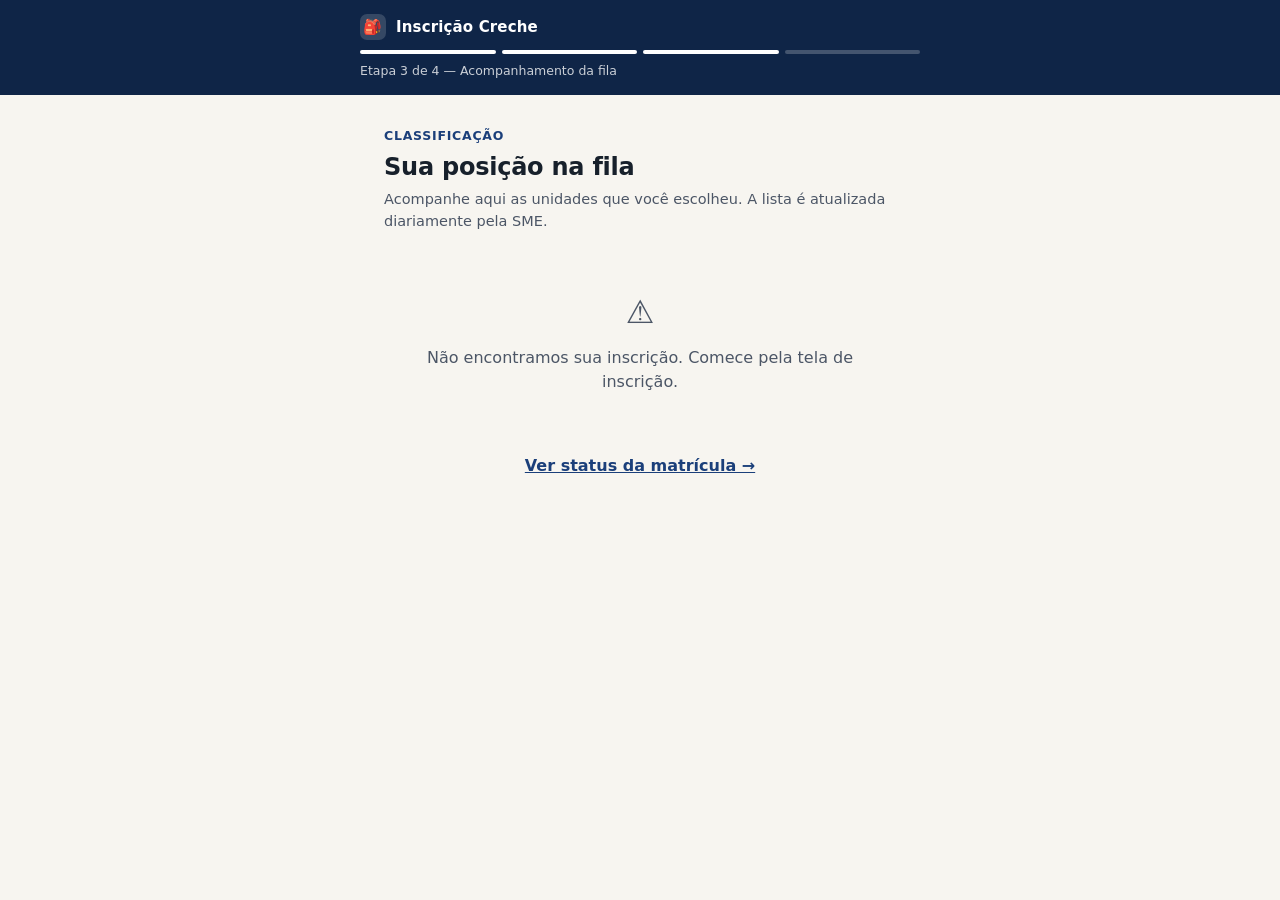
==== frontend/classificacao.html @ 53efffe0 "front: tela de classificação (posição na fila, troca de preferência, sugestões) Co-Authored-By: Clau" ====
<!DOCTYPE html>
<html lang="pt-BR">
<head>
<meta charset="UTF-8">
<meta name="viewport" content="width=device-width, initial-scale=1, viewport-fit=cover">
<title>Minha posição na fila — Creche RJ</title>
<link rel="stylesheet" href="styles.css">
</head>
<body>

<header class="app-header">
  <div class="brand"><span class="mark">🎒</span> Inscrição Creche</div>
  <div class="stepper" aria-hidden="true">
    <span class="step done"></span>
    <span class="step done"></span>
    <span class="step active"></span>
    <span class="step"></span>
  </div>
  <p class="stepper-label">Etapa 3 de 4 — Acompanhamento da fila</p>
</header>

<main class="container">
  <p class="eyebrow">Classificação</p>
  <h1 class="page-title">Sua posição na fila</h1>
  <p class="page-lede">Acompanhe aqui as unidades que você escolheu. A lista é atualizada diariamente pela SME.</p>

  <div id="conteudo-classificacao"></div>

  <div style="margin-top:24px;text-align:center;">
    <a href="status.html" class="link-btn" onclick="event.preventDefault(); App.goTo('status.html');">Ver status da matrícula →</a>
  </div>
</main>

<script src="api.js"></script>
<script src="app.js"></script>
<script>App.initClassificacao();</script>
</body>
</html>
---- frontend/styles.css ----
/* ============================================================
   Creche RJ — design system (mobile-first, sem framework)
   ============================================================ */

:root {
  color-scheme: light;

  /* cor de marca: azul marinho (referência SME-Rio), ajustado para
     não ficar "azul de sistema" genérico */
  --navy-900: #0f2547;
  --navy-700: #1b3f7a;
  --navy-500: #3a5fa0;
  --navy-100: #e7ecf6;

  /* fundo quente, não é cinza de "site de governo" */
  --bg: #f7f5f0;
  --surface: #ffffff;
  --surface-2: #f1ede4;

  --ink-900: #17202b;
  --ink-600: #4c5666;
  --ink-400: #7a8394;
  --line: #ddd8cc;
  --line-strong: #c7c0b0;

  --success: #1c7d43;
  --success-bg: #e6f4ea;
  --warning: #9a5b00;
  --warning-bg: #fbeed9;
  --danger: #ab2a22;
  --danger-bg: #fbe9e7;
  --neutral-chip: #5b5346;
  --neutral-chip-bg: #eee9dc;

  --focus: #2a6fdb;

  --radius-s: 8px;
  --radius-m: 14px;
  --radius-l: 20px;

  --shadow-card: 0 1px 2px rgba(23, 32, 43, 0.06), 0 6px 20px -8px rgba(23, 32, 43, 0.12);

  --font: system-ui, -apple-system, "Segoe UI", Roboto, "Helvetica Neue", Arial, sans-serif;
}

@media (prefers-color-scheme: dark) {
  :root {
    color-scheme: dark;
    --bg: #10151d;
    --surface: #1a212c;
    --surface-2: #212936;
    --ink-900: #f2f0ea;
    --ink-600: #c2c6cf;
    --ink-400: #8b93a1;
    --line: #303948;
    --line-strong: #3c4655;
    --navy-100: #1c2740;
    --navy-500: #6f92d6;
    --navy-700: #7fa1e6;
    --navy-900: #cfdcf4;
    --success-bg: #123322;
    --warning-bg: #3a2a0c;
    --danger-bg: #3a1613;
    --neutral-chip-bg: #2a2a22;
    --shadow-card: 0 1px 2px rgba(0, 0, 0, 0.3), 0 6px 20px -8px rgba(0, 0, 0, 0.5);
  }
}

* { box-sizing: border-box; }
html, body { padding: 0; margin: 0; }

body {
  background: var(--bg);
  color: var(--ink-900);
  font-family: var(--font);
  font-size: 16px;
  line-height: 1.5;
  -webkit-font-smoothing: antialiased;
  min-height: 100dvh;
}

h1, h2, h3, p, ul, ol { margin: 0; }

.container {
  max-width: 480px;
  margin: 0 auto;
  padding: 16px 16px 40px;
}

@media (min-width: 640px) {
  .container { max-width: 560px; padding: 32px 24px 56px; }
}

/* ---------- cabeçalho / stepper ---------- */

.app-header {
  background: var(--navy-900);
  color: #fff;
  padding: 14px 16px;
}

.app-header .brand {
  display: flex;
  align-items: center;
  gap: 10px;
  font-weight: 700;
  font-size: 15px;
  letter-spacing: 0.01em;
  max-width: 480px;
  margin: 0 auto;
}

.app-header .brand .mark {
  width: 26px; height: 26px; border-radius: 7px;
  background: rgba(255,255,255,0.16);
  display: flex; align-items: center; justify-content: center;
  font-size: 15px;
  flex: none;
}

@media (min-width: 640px) { .app-header .brand { max-width: 560px; } }

.stepper {
  display: flex;
  gap: 6px;
  max-width: 480px;
  margin: 10px auto 0;
}

@media (min-width: 640px) { .stepper { max-width: 560px; } }

.stepper .step {
  flex: 1;
  height: 4px;
  border-radius: 2px;
  background: rgba(255,255,255,0.22);
}

.stepper .step.done { background: #ffffff; }
.stepper .step.active { background: #ffffff; }

.stepper-label {
  max-width: 480px;
  margin: 8px auto 0;
  font-size: 12.5px;
  color: rgba(255,255,255,0.78);
}

@media (min-width: 640px) { .stepper-label { max-width: 560px; } }

/* ---------- tipografia utilitária ---------- */

.eyebrow {
  font-size: 12.5px;
  font-weight: 700;
  color: var(--navy-700);
  text-transform: uppercase;
  letter-spacing: 0.06em;
  margin-bottom: 6px;
}

.page-title {
  font-size: 24px;
  font-weight: 700;
  line-height: 1.25;
  letter-spacing: -0.01em;
  margin-bottom: 6px;
}

.page-lede {
  font-size: 14.5px;
  color: var(--ink-600);
  line-height: 1.55;
  margin-bottom: 20px;
}

.section-title {
  font-size: 15px;
  font-weight: 700;
  margin-bottom: 4px;
}

.section-sub {
  font-size: 13px;
  color: var(--ink-600);
  margin-bottom: 12px;
  line-height: 1.5;
}

/* ---------- cartões ---------- */

.card {
  background: var(--surface);
  border: 1px solid var(--line);
  border-radius: var(--radius-m);
  padding: 18px;
  box-shadow: var(--shadow-card);
}

.card + .card { margin-top: 12px; }

.stack { display: flex; flex-direction: column; gap: 14px; }
.stack-tight { display: flex; flex-direction: column; gap: 8px; }

/* ---------- formulário ---------- */

.field { display: flex; flex-direction: column; gap: 6px; margin-bottom: 16px; }
.field:last-child { margin-bottom: 0; }

.field label {
  font-size: 13.5px;
  font-weight: 600;
  color: var(--ink-900);
}

.field .hint {
  font-size: 12px;
  color: var(--ink-400);
}

.input, select.input {
  appearance: none;
  width: 100%;
  min-height: 46px;
  padding: 0 14px;
  font-size: 16px;
  font-family: var(--font);
  color: var(--ink-900);
  background: var(--surface);
  border: 1.5px solid var(--line-strong);
  border-radius: var(--radius-s);
}

select.input {
  background-image: linear-gradient(45deg, transparent 50%, var(--ink-400) 50%),
                     linear-gradient(135deg, var(--ink-400) 50%, transparent 50%);
  background-position: calc(100% - 20px) center, calc(100% - 15px) center;
  background-size: 5px 5px, 5px 5px;
  background-repeat: no-repeat;
  padding-right: 36px;
}

.input:focus, select.input:focus, .btn:focus-visible, .yn-btn:focus-visible {
  outline: 3px solid var(--focus);
  outline-offset: 1px;
}

/* linha de preferência */

.pref-row {
  border: 1.5px solid var(--line);
  border-radius: var(--radius-s);
  padding: 12px;
  background: var(--surface-2);
}

.pref-row-head {
  display: flex;
  align-items: center;
  justify-content: space-between;
  margin-bottom: 10px;
}

.pref-badge {
  display: inline-flex;
  align-items: center;
  gap: 6px;
  font-size: 12.5px;
  font-weight: 700;
  color: var(--navy-700);
}

.pref-badge .n {
  width: 20px; height: 20px; border-radius: 50%;
  background: var(--navy-100); color: var(--navy-700);
  display: flex; align-items: center; justify-content: center;
  font-size: 11.5px;
}

.pref-grid {
  display: grid;
  grid-template-columns: 1fr 1fr;
  gap: 8px;
}

.pref-grid .full { grid-column: 1 / -1; }

.icon-btn {
  border: none;
  background: transparent;
  color: var(--ink-400);
  font-size: 13px;
  font-weight: 600;
  padding: 6px 8px;
  cursor: pointer;
  border-radius: var(--radius-s);
}
.icon-btn:hover { background: rgba(0,0,0,0.05); color: var(--danger); }

.reorder-btns { display: flex; gap: 4px; }
.reorder-btns button {
  width: 34px; height: 34px; border-radius: var(--radius-s);
  border: 1.5px solid var(--line-strong); background: var(--surface);
  font-size: 15px; line-height: 1; cursor: pointer; color: var(--ink-600);
}
.reorder-btns button:disabled { opacity: 0.35; cursor: default; }

/* perguntas sim/não */

.yn-item {
  display: flex;
  align-items: center;
  justify-content: space-between;
  gap: 12px;
  padding: 12px 0;
  border-bottom: 1px solid var(--line);
}
.yn-item:last-child { border-bottom: none; }

.yn-question { font-size: 14px; line-height: 1.4; flex: 1; }

.yn-toggle { display: flex; gap: 6px; flex: none; }

.yn-btn {
  min-width: 56px;
  min-height: 38px;
  border-radius: 999px;
  border: 1.5px solid var(--line-strong);
  background: var(--surface);
  color: var(--ink-600);
  font-size: 13px;
  font-weight: 700;
  cursor: pointer;
}

.yn-btn[aria-pressed="true"] { background: var(--navy-700); border-color: var(--navy-700); color: #fff; }
.yn-btn.no[aria-pressed="true"] { background: var(--ink-600); border-color: var(--ink-600); }

/* ---------- botões ---------- */

.btn {
  display: inline-flex;
  align-items: center;
  justify-content: center;
  gap: 8px;
  min-height: 48px;
  padding: 0 20px;
  border-radius: var(--radius-s);
  font-size: 15.5px;
  font-weight: 700;
  font-family: var(--font);
  border: 1.5px solid transparent;
  cursor: pointer;
  text-decoration: none;
  transition: transform 0.05s ease;
}
.btn:active { transform: scale(0.98); }
.btn[disabled] { opacity: 0.45; cursor: not-allowed; }

.btn-block { width: 100%; }

.btn-primary { background: var(--navy-700); color: #fff; }
.btn-primary:hover:not([disabled]) { background: var(--navy-900); }

.btn-secondary { background: var(--surface); color: var(--navy-700); border-color: var(--navy-700); }
.btn-secondary:hover:not([disabled]) { background: var(--navy-100); }

.btn-ghost { background: transparent; color: var(--ink-600); border-color: var(--line-strong); }

.btn-sm { min-height: 38px; padding: 0 14px; font-size: 13.5px; }

.sticky-cta {
  position: sticky;
  bottom: 0;
  padding: 14px 16px calc(14px + env(safe-area-inset-bottom));
  margin: 24px -16px 0;
  background: linear-gradient(180deg, transparent, var(--bg) 30%);
}

/* ---------- badges de status ---------- */

.badge {
  display: inline-flex;
  align-items: center;
  gap: 6px;
  padding: 5px 11px;
  border-radius: 999px;
  font-size: 12.5px;
  font-weight: 700;
}
.badge::before { content: ""; width: 7px; height: 7px; border-radius: 50%; background: currentColor; }

.badge-dentro { background: var(--success-bg); color: var(--success); }
.badge-espera { background: var(--warning-bg); color: var(--warning); }
.badge-fora   { background: var(--danger-bg);  color: var(--danger); }

.badge-alta  { background: var(--success-bg); color: var(--success); }
.badge-media { background: var(--warning-bg); color: var(--warning); }
.badge-baixa { background: var(--neutral-chip-bg); color: var(--neutral-chip); }

/* ---------- posição em destaque ---------- */

.position-hero {
  text-align: center;
  padding: 6px 0 10px;
}

.position-hero .num {
  font-size: 44px;
  font-weight: 800;
  color: var(--navy-900);
  letter-spacing: -0.02em;
  line-height: 1;
}

.position-hero .num sup { font-size: 20px; font-weight: 700; }

.position-hero .of {
  font-size: 14px;
  color: var(--ink-600);
  margin-top: 6px;
}

/* ---------- avisos / banners ---------- */

.banner {
  display: flex;
  gap: 10px;
  align-items: flex-start;
  padding: 12px 14px;
  border-radius: var(--radius-s);
  font-size: 13.5px;
  line-height: 1.5;
}

.banner-info    { background: var(--navy-100); color: var(--navy-900); }
.banner-error   { background: var(--danger-bg); color: var(--danger); }
.banner-success { background: var(--success-bg); color: var(--success); }
.banner-warning { background: var(--warning-bg); color: var(--warning); }

.banner b { font-weight: 700; }

/* ---------- estado vazio / carregando ---------- */

.empty-state, .loading-state, .error-state {
  text-align: center;
  padding: 36px 12px;
  color: var(--ink-600);
}

.empty-state .glyph, .loading-state .glyph, .error-state .glyph {
  font-size: 32px;
  margin-bottom: 10px;
}

.skeleton {
  border-radius: var(--radius-m);
  background: linear-gradient(100deg, var(--surface-2) 30%, var(--line) 50%, var(--surface-2) 70%);
  background-size: 200% 100%;
  animation: shimmer 1.3s infinite;
  height: 96px;
}

@keyframes shimmer {
  from { background-position: 150% 0; }
  to   { background-position: -50% 0; }
}

@media (prefers-reduced-motion: reduce) {
  .skeleton { animation: none; }
}

/* ---------- contagem regressiva ---------- */

.countdown {
  display: inline-flex;
  align-items: center;
  gap: 6px;
  font-size: 12.5px;
  font-weight: 700;
  color: var(--navy-700);
  background: var(--navy-100);
  padding: 5px 10px;
  border-radius: 999px;
}

.countdown.expired { color: var(--ink-400); background: var(--surface-2); }

/* ---------- divisores / meta ---------- */

.divider { height: 1px; background: var(--line); border: none; margin: 20px 0; }

.meta-line {
  font-size: 12px;
  color: var(--ink-400);
  display: flex;
  align-items: center;
  gap: 6px;
}

.link-btn {
  background: none; border: none; padding: 0; cursor: pointer;
  color: var(--navy-700); font-weight: 700; font-size: inherit; font-family: var(--font);
  text-decoration: underline;
}

.small-caps {
  font-size: 11.5px;
  font-weight: 700;
  letter-spacing: 0.05em;
  text-transform: uppercase;
  color: var(--ink-400);
}

.sr-only {
  position: absolute; width: 1px; height: 1px; padding: 0; margin: -1px;
  overflow: hidden; clip: rect(0,0,0,0); white-space: nowrap; border: 0;
}
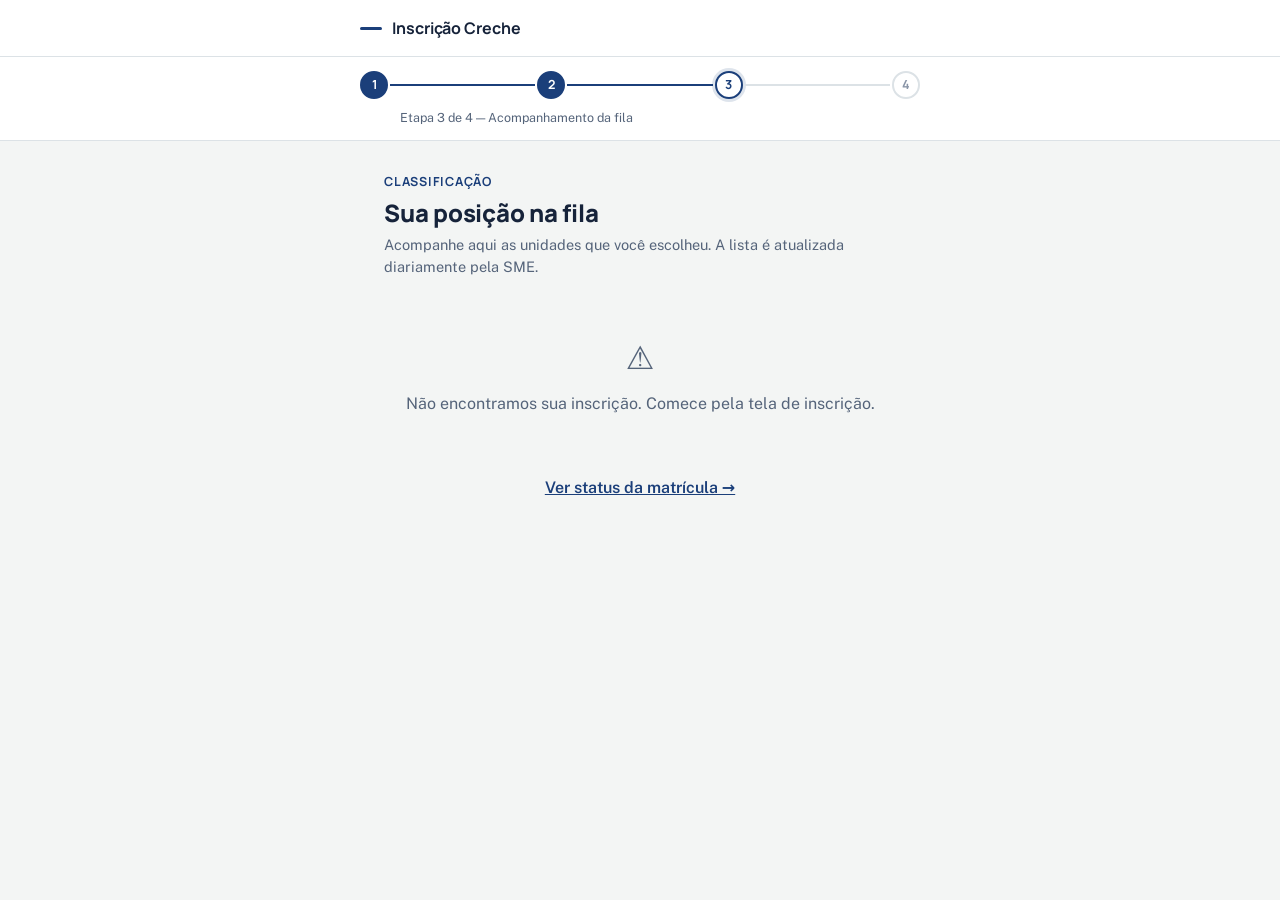
==== commit 62639a46: "front: novo tema claro + tipografia Passada de design só em CSS/markup — nenhuma lógica de cálculo m" ====
--- a/frontend/classificacao.html
+++ b/frontend/classificacao.html
@@ -4,20 +4,29 @@
 <meta charset="UTF-8">
 <meta name="viewport" content="width=device-width, initial-scale=1, viewport-fit=cover">
 <title>Minha posição na fila — Creche RJ</title>
+<link rel="preconnect" href="https://fonts.googleapis.com">
+<link rel="preconnect" href="https://fonts.gstatic.com" crossorigin>
+<link href="https://fonts.googleapis.com/css2?family=Manrope:wght@600;700;800&family=Public+Sans:wght@400;500;600&display=swap" rel="stylesheet">
 <link rel="stylesheet" href="styles.css">
 </head>
 <body>
 
 <header class="app-header">
-  <div class="brand"><span class="mark">🎒</span> Inscrição Creche</div>
-  <div class="stepper" aria-hidden="true">
-    <span class="step done"></span>
-    <span class="step done"></span>
-    <span class="step active"></span>
-    <span class="step"></span>
-  </div>
+  <div class="brand"><span class="mark" aria-hidden="true"></span> Inscrição Creche</div>
+</header>
+
+<div class="stepper-bar">
+  <ol class="stepper" aria-hidden="true">
+    <li class="stepper-step done"><span class="dot">1</span></li>
+    <li class="stepper-line done"></li>
+    <li class="stepper-step done"><span class="dot">2</span></li>
+    <li class="stepper-line done"></li>
+    <li class="stepper-step active"><span class="dot">3</span></li>
+    <li class="stepper-line"></li>
+    <li class="stepper-step"><span class="dot">4</span></li>
+  </ol>
   <p class="stepper-label">Etapa 3 de 4 — Acompanhamento da fila</p>
-</header>
+</div>
 
 <main class="container">
   <p class="eyebrow">Classificação</p>
--- a/frontend/styles.css
+++ b/frontend/styles.css
@@ -1,78 +1,62 @@
 /* ============================================================
    Creche RJ — design system (mobile-first, sem framework)
+   Tema claro (padrão único, sem modo escuro por enquanto).
    ============================================================ */
 
 :root {
   color-scheme: light;
 
-  /* cor de marca: azul marinho (referência SME-Rio), ajustado para
-     não ficar "azul de sistema" genérico */
-  --navy-900: #0f2547;
-  --navy-700: #1b3f7a;
-  --navy-500: #3a5fa0;
-  --navy-100: #e7ecf6;
-
-  /* fundo quente, não é cinza de "site de governo" */
-  --bg: #f7f5f0;
+  --ink: #16233a;
+  --ink-2: #55647a;
+  --muted: #8b96a8;
+
+  --paper: #f3f5f4;
   --surface: #ffffff;
-  --surface-2: #f1ede4;
-
-  --ink-900: #17202b;
-  --ink-600: #4c5666;
-  --ink-400: #7a8394;
-  --line: #ddd8cc;
-  --line-strong: #c7c0b0;
-
-  --success: #1c7d43;
-  --success-bg: #e6f4ea;
-  --warning: #9a5b00;
-  --warning-bg: #fbeed9;
-  --danger: #ab2a22;
-  --danger-bg: #fbe9e7;
-  --neutral-chip: #5b5346;
-  --neutral-chip-bg: #eee9dc;
-
-  --focus: #2a6fdb;
+  --surface-2: #eef0ef;
+
+  --border: #dce2e6;
+  --border-strong: #c7d0d6;
+
+  --brand: #1b3f7a;
+  --brand-2: #2c6bc9;
+  --brand-tint: rgba(27, 63, 122, 0.08);
+  --brand-tint-strong: rgba(27, 63, 122, 0.14);
+
+  --status-dentro: #2f8f5c;
+  --status-dentro-bg: #e4f3ea;
+  --status-espera: #b98520;
+  --status-espera-bg: #fbf0d9;
+  --status-fora: #b5473b;
+  --status-fora-bg: #fbe7e4;
+  --neutral-chip: var(--ink-2);
+  --neutral-chip-bg: var(--surface-2);
+
+  --focus: var(--brand-2);
 
   --radius-s: 8px;
   --radius-m: 14px;
   --radius-l: 20px;
 
-  --shadow-card: 0 1px 2px rgba(23, 32, 43, 0.06), 0 6px 20px -8px rgba(23, 32, 43, 0.12);
-
-  --font: system-ui, -apple-system, "Segoe UI", Roboto, "Helvetica Neue", Arial, sans-serif;
-}
-
-@media (prefers-color-scheme: dark) {
-  :root {
-    color-scheme: dark;
-    --bg: #10151d;
-    --surface: #1a212c;
-    --surface-2: #212936;
-    --ink-900: #f2f0ea;
-    --ink-600: #c2c6cf;
-    --ink-400: #8b93a1;
-    --line: #303948;
-    --line-strong: #3c4655;
-    --navy-100: #1c2740;
-    --navy-500: #6f92d6;
-    --navy-700: #7fa1e6;
-    --navy-900: #cfdcf4;
-    --success-bg: #123322;
-    --warning-bg: #3a2a0c;
-    --danger-bg: #3a1613;
-    --neutral-chip-bg: #2a2a22;
-    --shadow-card: 0 1px 2px rgba(0, 0, 0, 0.3), 0 6px 20px -8px rgba(0, 0, 0, 0.5);
-  }
+  --shadow-card: 0 1px 2px rgba(22, 35, 58, 0.05), 0 6px 20px -8px rgba(22, 35, 58, 0.10);
+
+  --font-display: "Manrope", system-ui, -apple-system, "Segoe UI", sans-serif;
+  --font-body: "Public Sans", system-ui, -apple-system, "Segoe UI", Roboto, "Helvetica Neue", Arial, sans-serif;
+  --font: var(--font-body);
+
+  /* aliases legados — mantidos só porque app.js referencia estes nomes
+     diretamente em alguns estilos inline; não renomear sem atualizar lá */
+  --success: var(--status-dentro);
+  --success-bg: var(--status-dentro-bg);
+  --ink-900: var(--ink);
 }
 
 * { box-sizing: border-box; }
 html, body { padding: 0; margin: 0; }
 
 body {
-  background: var(--bg);
-  color: var(--ink-900);
-  font-family: var(--font);
+  background: var(--paper);
+  color: var(--ink);
+  font-family: var(--font-body);
   font-size: 16px;
   line-height: 1.5;
   -webkit-font-smoothing: antialiased;
@@ -91,77 +75,105 @@
   .container { max-width: 560px; padding: 32px 24px 56px; }
 }
 
-/* ---------- cabeçalho / stepper ---------- */
+/* ---------- cabeçalho ---------- */
 
 .app-header {
-  background: var(--navy-900);
-  color: #fff;
-  padding: 14px 16px;
+  background: var(--surface);
+  border-bottom: 1px solid var(--border);
+  padding: 16px;
 }
 
 .app-header .brand {
   display: flex;
   align-items: center;
   gap: 10px;
+  font-family: var(--font-display);
   font-weight: 700;
-  font-size: 15px;
-  letter-spacing: 0.01em;
+  font-size: 16px;
+  color: var(--ink);
+  letter-spacing: -0.005em;
   max-width: 480px;
   margin: 0 auto;
 }
 
 .app-header .brand .mark {
-  width: 26px; height: 26px; border-radius: 7px;
-  background: rgba(255,255,255,0.16);
-  display: flex; align-items: center; justify-content: center;
-  font-size: 15px;
+  width: 22px; height: 3px;
+  border-radius: 2px;
+  background: var(--brand);
   flex: none;
 }
 
 @media (min-width: 640px) { .app-header .brand { max-width: 560px; } }
 
+/* ---------- stepper (círculos numerados + linha) ---------- */
+
+.stepper-bar {
+  background: var(--surface);
+  border-bottom: 1px solid var(--border);
+  padding: 14px 16px 12px;
+}
+
 .stepper {
   display: flex;
-  gap: 6px;
+  align-items: center;
+  max-width: 480px;
+  margin: 0 auto;
+  list-style: none;
+  padding: 0;
+}
+
+@media (min-width: 640px) { .stepper, .stepper-label { max-width: 560px; } }
+
+.stepper-step { flex: none; }
+
+.stepper-line {
+  flex: 1;
+  height: 2px;
+  background: var(--border);
+  margin: 0 2px;
+}
+.stepper-line.done { background: var(--brand); }
+
+.stepper-step .dot {
+  width: 28px; height: 28px;
+  border-radius: 50%;
+  display: flex;
+  align-items: center;
+  justify-content: center;
+  font-family: var(--font-display);
+  font-weight: 700;
+  font-size: 12.5px;
+  border: 2px solid var(--border);
+  background: var(--surface);
+  color: var(--muted);
+}
+
+.stepper-step.done .dot { background: var(--brand); border-color: var(--brand); color: #fff; }
+.stepper-step.active .dot { border-color: var(--brand); color: var(--brand); box-shadow: 0 0 0 3px var(--brand-tint-strong); }
+
+.stepper-label {
   max-width: 480px;
   margin: 10px auto 0;
-}
-
-@media (min-width: 640px) { .stepper { max-width: 560px; } }
-
-.stepper .step {
-  flex: 1;
-  height: 4px;
-  border-radius: 2px;
-  background: rgba(255,255,255,0.22);
-}
-
-.stepper .step.done { background: #ffffff; }
-.stepper .step.active { background: #ffffff; }
-
-.stepper-label {
-  max-width: 480px;
-  margin: 8px auto 0;
   font-size: 12.5px;
-  color: rgba(255,255,255,0.78);
-}
-
-@media (min-width: 640px) { .stepper-label { max-width: 560px; } }
+  color: var(--ink-2);
+}
 
 /* ---------- tipografia utilitária ---------- */
 
 .eyebrow {
+  font-family: var(--font-display);
   font-size: 12.5px;
   font-weight: 700;
-  color: var(--navy-700);
+  color: var(--brand);
   text-transform: uppercase;
   letter-spacing: 0.06em;
   margin-bottom: 6px;
 }
 
 .page-title {
+  font-family: var(--font-display);
   font-size: 24px;
-  font-weight: 700;
+  font-weight: 800;
   line-height: 1.25;
   letter-spacing: -0.01em;
   margin-bottom: 6px;
@@ -169,12 +181,13 @@
 
 .page-lede {
   font-size: 14.5px;
-  color: var(--ink-600);
+  color: var(--ink-2);
   line-height: 1.55;
   margin-bottom: 20px;
 }
 
 .section-title {
+  font-family: var(--font-display);
   font-size: 15px;
   font-weight: 700;
   margin-bottom: 4px;
@@ -182,7 +195,7 @@
 
 .section-sub {
   font-size: 13px;
-  color: var(--ink-600);
+  color: var(--ink-2);
   margin-bottom: 12px;
   line-height: 1.5;
 }
@@ -191,17 +204,25 @@
 
 .card {
   background: var(--surface);
-  border: 1px solid var(--line);
+  border: 1px solid var(--border);
   border-radius: var(--radius-m);
   padding: 18px;
   box-shadow: var(--shadow-card);
 }
 
-.card + .card { margin-top: 12px; }
+.card + .card { margin-top: 16px; }
 
 .stack { display: flex; flex-direction: column; gap: 14px; }
 .stack-tight { display: flex; flex-direction: column; gap: 8px; }
 
+/* seções do formulário de inscrição — mais respiro entre elas */
+.form-sections {
+  display: flex;
+  flex-direction: column;
+  gap: 24px;
+}
+.form-sections .card { margin-top: 0; }
+
 /* ---------- formulário ---------- */
 
 .field { display: flex; flex-direction: column; gap: 6px; margin-bottom: 16px; }
@@ -210,12 +231,12 @@
 .field label {
   font-size: 13.5px;
   font-weight: 600;
-  color: var(--ink-900);
+  color: var(--ink);
 }
 
 .field .hint {
   font-size: 12px;
-  color: var(--ink-400);
+  color: var(--muted);
 }
 
 .input, select.input {
@@ -224,16 +245,16 @@
   min-height: 46px;
   padding: 0 14px;
   font-size: 16px;
-  font-family: var(--font);
-  color: var(--ink-900);
+  font-family: var(--font-body);
+  color: var(--ink);
   background: var(--surface);
-  border: 1.5px solid var(--line-strong);
+  border: 1.5px solid var(--border-strong);
   border-radius: var(--radius-s);
 }
 
 select.input {
-  background-image: linear-gradient(45deg, transparent 50%, var(--ink-400) 50%),
-                     linear-gradient(135deg, var(--ink-400) 50%, transparent 50%);
+  background-image: linear-gradient(45deg, transparent 50%, var(--muted) 50%),
+                     linear-gradient(135deg, var(--muted) 50%, transparent 50%);
   background-position: calc(100% - 20px) center, calc(100% - 15px) center;
   background-size: 5px 5px, 5px 5px;
   background-repeat: no-repeat;
@@ -248,7 +269,7 @@
 /* linha de preferência */
 
 .pref-row {
-  border: 1.5px solid var(--line);
+  border: 1.5px solid var(--border);
   border-radius: var(--radius-s);
   padding: 12px;
   background: var(--surface-2);
@@ -266,13 +287,13 @@
   align-items: center;
   gap: 6px;
   font-size: 12.5px;
-  font-weight: 700;
-  color: var(--navy-700);
+  font-weight: 600;
+  color: var(--brand);
 }
 
 .pref-badge .n {
   width: 20px; height: 20px; border-radius: 50%;
-  background: var(--navy-100); color: var(--navy-700);
+  background: var(--brand-tint); color: var(--brand);
   display: flex; align-items: center; justify-content: center;
   font-size: 11.5px;
 }
@@ -288,20 +309,20 @@
 .icon-btn {
   border: none;
   background: transparent;
-  color: var(--ink-400);
+  color: var(--muted);
   font-size: 13px;
   font-weight: 600;
   padding: 6px 8px;
   cursor: pointer;
   border-radius: var(--radius-s);
 }
-.icon-btn:hover { background: rgba(0,0,0,0.05); color: var(--danger); }
+.icon-btn:hover { background: rgba(22,35,58,0.05); color: var(--status-fora); }
 
 .reorder-btns { display: flex; gap: 4px; }
 .reorder-btns button {
   width: 34px; height: 34px; border-radius: var(--radius-s);
-  border: 1.5px solid var(--line-strong); background: var(--surface);
-  font-size: 15px; line-height: 1; cursor: pointer; color: var(--ink-600);
+  border: 1.5px solid var(--border-strong); background: var(--surface);
+  font-size: 15px; line-height: 1; cursor: pointer; color: var(--ink-2);
 }
 .reorder-btns button:disabled { opacity: 0.35; cursor: default; }
 
@@ -313,28 +334,28 @@
   justify-content: space-between;
   gap: 12px;
   padding: 12px 0;
-  border-bottom: 1px solid var(--line);
+  border-bottom: 1px solid var(--border);
 }
 .yn-item:last-child { border-bottom: none; }
 
 .yn-question { font-size: 14px; line-height: 1.4; flex: 1; }
 
-.yn-toggle { display: flex; gap: 6px; flex: none; }
+.yn-toggle { display: flex; gap: 8px; flex: none; }
 
 .yn-btn {
-  min-width: 56px;
-  min-height: 38px;
-  border-radius: 999px;
-  border: 1.5px solid var(--line-strong);
+  min-width: 64px;
+  min-height: 40px;
+  border-radius: var(--radius-s);
+  border: 1.5px solid var(--border);
   background: var(--surface);
-  color: var(--ink-600);
-  font-size: 13px;
-  font-weight: 700;
+  color: var(--ink-2);
+  font-family: var(--font-body);
+  font-size: 13.5px;
+  font-weight: 600;
   cursor: pointer;
 }
 
-.yn-btn[aria-pressed="true"] { background: var(--navy-700); border-color: var(--navy-700); color: #fff; }
-.yn-btn.no[aria-pressed="true"] { background: var(--ink-600); border-color: var(--ink-600); }
+.yn-btn[aria-pressed="true"] { background: var(--brand-2); border-color: var(--brand-2); color: #fff; }
 
 /* ---------- botões ---------- */
 
@@ -347,8 +368,8 @@
   padding: 0 20px;
   border-radius: var(--radius-s);
   font-size: 15.5px;
-  font-weight: 700;
-  font-family: var(--font);
+  font-weight: 600;
+  font-family: var(--font-body);
   border: 1.5px solid transparent;
   cursor: pointer;
   text-decoration: none;
@@ -359,13 +380,13 @@
 
 .btn-block { width: 100%; }
 
-.btn-primary { background: var(--navy-700); color: #fff; }
-.btn-primary:hover:not([disabled]) { background: var(--navy-900); }
-
-.btn-secondary { background: var(--surface); color: var(--navy-700); border-color: var(--navy-700); }
-.btn-secondary:hover:not([disabled]) { background: var(--navy-100); }
-
-.btn-ghost { background: transparent; color: var(--ink-600); border-color: var(--line-strong); }
+.btn-primary { background: var(--brand); color: #fff; }
+.btn-primary:hover:not([disabled]) { background: var(--ink); }
+
+.btn-secondary { background: var(--surface); color: var(--brand); border-color: var(--brand); }
+.btn-secondary:hover:not([disabled]) { background: var(--brand-tint); }
+
+.btn-ghost { background: transparent; color: var(--ink-2); border-color: var(--border-strong); }
 
 .btn-sm { min-height: 38px; padding: 0 14px; font-size: 13.5px; }
 
@@ -374,7 +395,7 @@
   bottom: 0;
   padding: 14px 16px calc(14px + env(safe-area-inset-bottom));
   margin: 24px -16px 0;
-  background: linear-gradient(180deg, transparent, var(--bg) 30%);
+  background: linear-gradient(180deg, transparent, var(--paper) 30%);
 }
 
 /* ---------- badges de status ---------- */
@@ -386,16 +407,16 @@
   padding: 5px 11px;
   border-radius: 999px;
   font-size: 12.5px;
-  font-weight: 700;
+  font-weight: 600;
 }
 .badge::before { content: ""; width: 7px; height: 7px; border-radius: 50%; background: currentColor; }
 
-.badge-dentro { background: var(--success-bg); color: var(--success); }
-.badge-espera { background: var(--warning-bg); color: var(--warning); }
-.badge-fora   { background: var(--danger-bg);  color: var(--danger); }
-
-.badge-alta  { background: var(--success-bg); color: var(--success); }
-.badge-media { background: var(--warning-bg); color: var(--warning); }
+.badge-dentro { background: var(--status-dentro-bg); color: var(--status-dentro); }
+.badge-espera { background: var(--status-espera-bg); color: var(--status-espera); }
+.badge-fora   { background: var(--status-fora-bg);  color: var(--status-fora); }
+
+.badge-alta  { background: var(--status-dentro-bg); color: var(--status-dentro); }
+.badge-media { background: var(--status-espera-bg); color: var(--status-espera); }
 .badge-baixa { background: var(--neutral-chip-bg); color: var(--neutral-chip); }
 
 /* ---------- posição em destaque ---------- */
@@ -406,9 +427,10 @@
 }
 
 .position-hero .num {
+  font-family: var(--font-display);
   font-size: 44px;
   font-weight: 800;
-  color: var(--navy-900);
+  color: var(--ink);
   letter-spacing: -0.02em;
   line-height: 1;
 }
@@ -417,7 +439,7 @@
 
 .position-hero .of {
   font-size: 14px;
-  color: var(--ink-600);
+  color: var(--ink-2);
   margin-top: 6px;
 }
 
@@ -433,10 +455,10 @@
   line-height: 1.5;
 }
 
-.banner-info    { background: var(--navy-100); color: var(--navy-900); }
-.banner-error   { background: var(--danger-bg); color: var(--danger); }
-.banner-success { background: var(--success-bg); color: var(--success); }
-.banner-warning { background: var(--warning-bg); color: var(--warning); }
+.banner-info    { background: var(--brand-tint); color: var(--brand); }
+.banner-error   { background: var(--status-fora-bg); color: var(--status-fora); }
+.banner-success { background: var(--status-dentro-bg); color: var(--status-dentro); }
+.banner-warning { background: var(--status-espera-bg); color: var(--status-espera); }
 
 .banner b { font-weight: 700; }
 
@@ -445,7 +467,7 @@
 .empty-state, .loading-state, .error-state {
   text-align: center;
   padding: 36px 12px;
-  color: var(--ink-600);
+  color: var(--ink-2);
 }
 
 .empty-state .glyph, .loading-state .glyph, .error-state .glyph {
@@ -455,7 +477,7 @@
 
 .skeleton {
   border-radius: var(--radius-m);
-  background: linear-gradient(100deg, var(--surface-2) 30%, var(--line) 50%, var(--surface-2) 70%);
+  background: linear-gradient(100deg, var(--surface-2) 30%, var(--border) 50%, var(--surface-2) 70%);
   background-size: 200% 100%;
   animation: shimmer 1.3s infinite;
   height: 96px;
@@ -477,22 +499,22 @@
   align-items: center;
   gap: 6px;
   font-size: 12.5px;
-  font-weight: 700;
-  color: var(--navy-700);
-  background: var(--navy-100);
+  font-weight: 600;
+  color: var(--brand);
+  background: var(--brand-tint);
   padding: 5px 10px;
   border-radius: 999px;
 }
 
-.countdown.expired { color: var(--ink-400); background: var(--surface-2); }
+.countdown.expired { color: var(--muted); background: var(--surface-2); }
 
 /* ---------- divisores / meta ---------- */
 
-.divider { height: 1px; background: var(--line); border: none; margin: 20px 0; }
+.divider { height: 1px; background: var(--border); border: none; margin: 20px 0; }
 
 .meta-line {
   font-size: 12px;
-  color: var(--ink-400);
+  color: var(--muted);
   display: flex;
   align-items: center;
   gap: 6px;
@@ -500,16 +522,16 @@
 
 .link-btn {
   background: none; border: none; padding: 0; cursor: pointer;
-  color: var(--navy-700); font-weight: 700; font-size: inherit; font-family: var(--font);
+  color: var(--brand); font-weight: 600; font-size: inherit; font-family: var(--font-body);
   text-decoration: underline;
 }
 
 .small-caps {
   font-size: 11.5px;
-  font-weight: 700;
+  font-weight: 600;
   letter-spacing: 0.05em;
   text-transform: uppercase;
-  color: var(--ink-400);
+  color: var(--muted);
 }
 
 .sr-only {
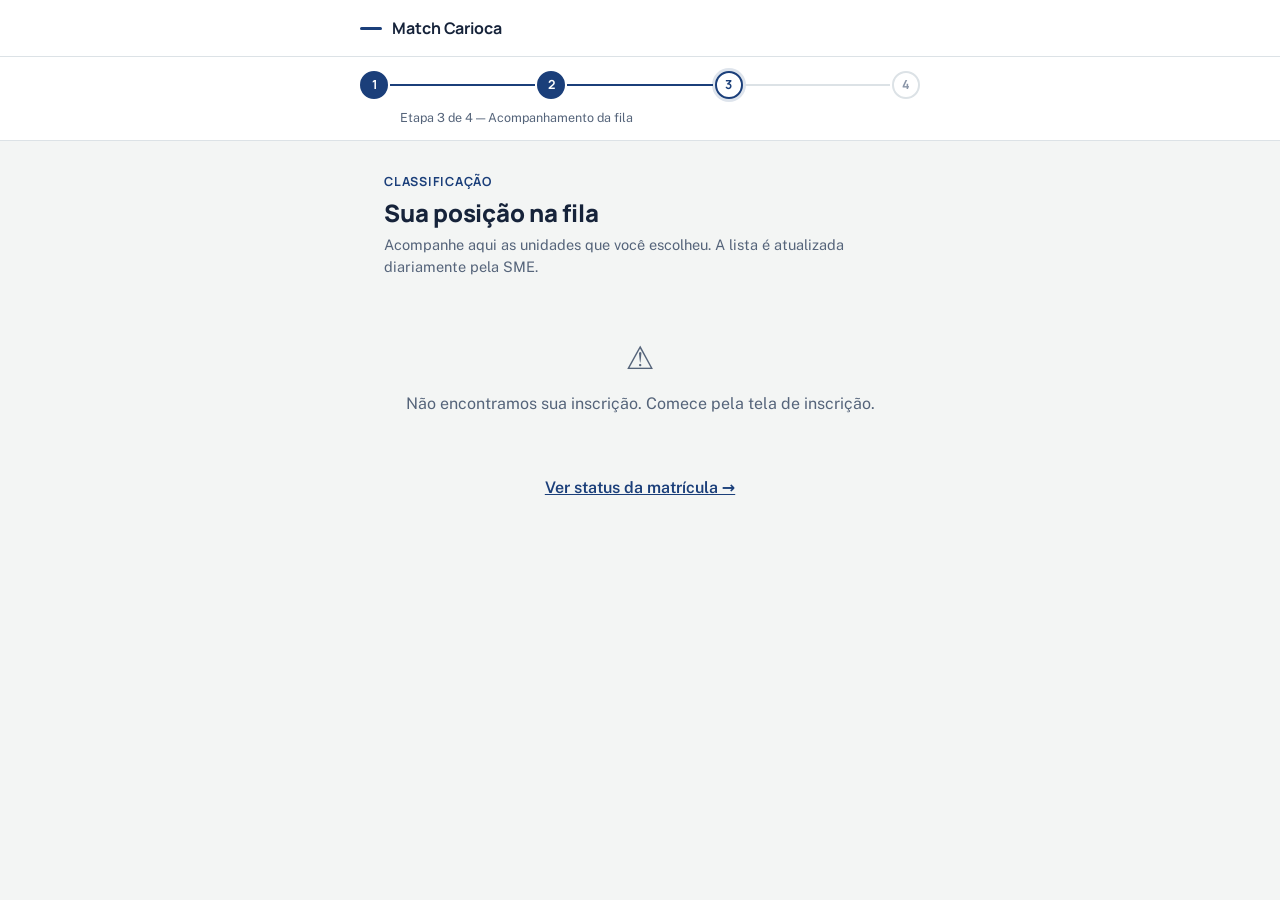
==== commit b23406f9: "front: corrige texto posicao-vs-vagas e padroniza nome Match Carioca 1) Bug de texto na tela de clas" ====
--- a/frontend/classificacao.html
+++ b/frontend/classificacao.html
@@ -3,7 +3,7 @@
 <head>
 <meta charset="UTF-8">
 <meta name="viewport" content="width=device-width, initial-scale=1, viewport-fit=cover">
-<title>Minha posição na fila — Creche RJ</title>
+<title>Minha posição na fila — Match Carioca</title>
 <link rel="preconnect" href="https://fonts.googleapis.com">
 <link rel="preconnect" href="https://fonts.gstatic.com" crossorigin>
 <link href="https://fonts.googleapis.com/css2?family=Manrope:wght@600;700;800&family=Public+Sans:wght@400;500;600&display=swap" rel="stylesheet">
@@ -12,7 +12,7 @@
 <body>
 
 <header class="app-header">
-  <div class="brand"><span class="mark" aria-hidden="true"></span> Inscrição Creche</div>
+  <div class="brand"><span class="mark" aria-hidden="true"></span> Match Carioca</div>
 </header>
 
 <div class="stepper-bar">
--- a/frontend/styles.css
+++ b/frontend/styles.css
@@ -1,5 +1,5 @@
 /* ============================================================
-   Creche RJ — design system (mobile-first, sem framework)
+   Match Carioca — design system do fluxo de inscrição (mobile-first, sem framework)
    Tema claro (padrão único, sem modo escuro por enquanto).
    ============================================================ */
 
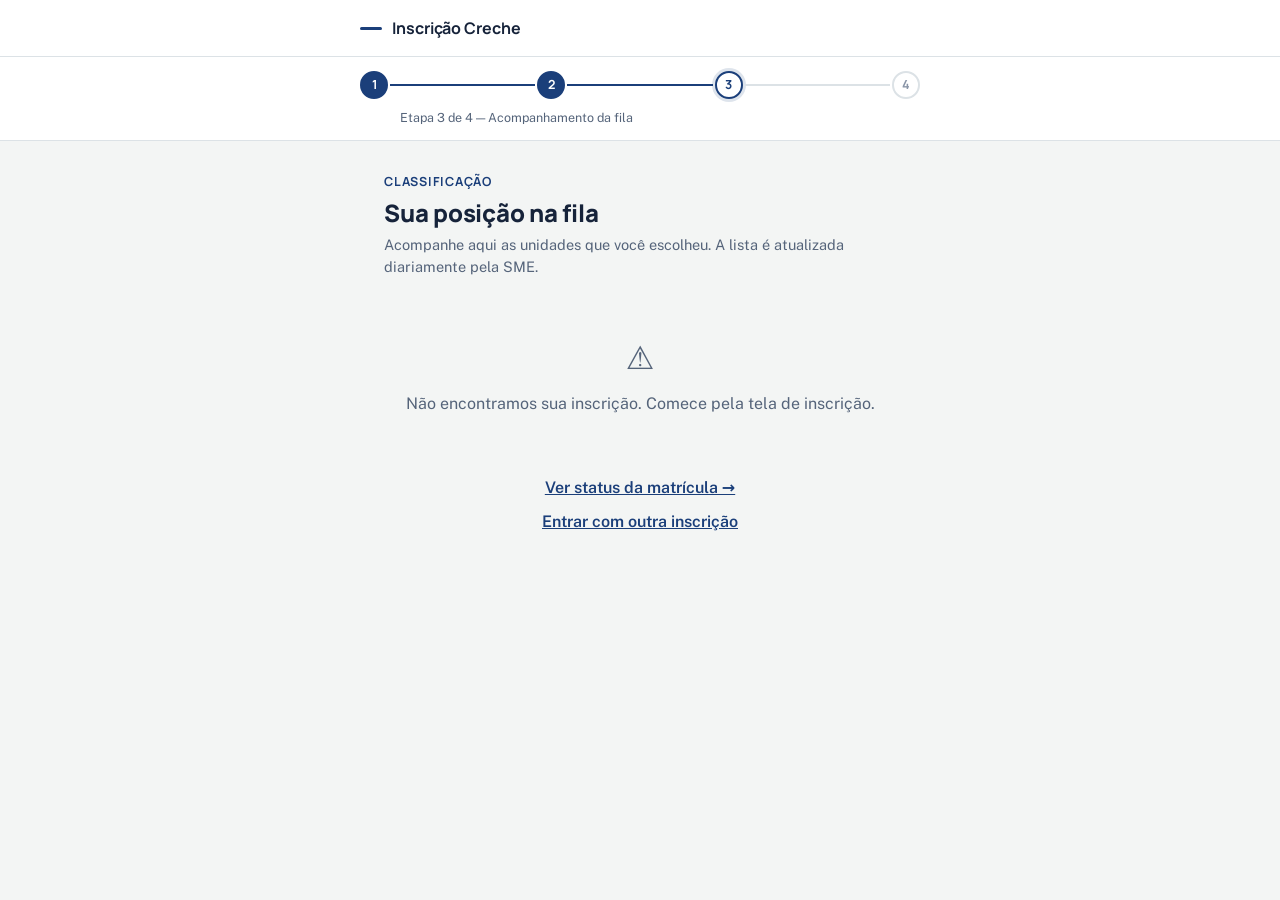
==== commit 2c3c5e4c: "Login da familia por telefone + WhatsApp Cloud API (Meta) - Login sem senha: codigo de 6 digitos env" ====
--- a/frontend/classificacao.html
+++ b/frontend/classificacao.html
@@ -3,7 +3,7 @@
 <head>
 <meta charset="UTF-8">
 <meta name="viewport" content="width=device-width, initial-scale=1, viewport-fit=cover">
-<title>Minha posição na fila — Match Carioca</title>
+<title>Minha posição na fila — Creche RJ</title>
 <link rel="preconnect" href="https://fonts.googleapis.com">
 <link rel="preconnect" href="https://fonts.gstatic.com" crossorigin>
 <link href="https://fonts.googleapis.com/css2?family=Manrope:wght@600;700;800&family=Public+Sans:wght@400;500;600&display=swap" rel="stylesheet">
@@ -12,7 +12,7 @@
 <body>
 
 <header class="app-header">
-  <div class="brand"><span class="mark" aria-hidden="true"></span> Match Carioca</div>
+  <div class="brand"><span class="mark" aria-hidden="true"></span> Inscrição Creche</div>
 </header>
 
 <div class="stepper-bar">
@@ -38,6 +38,9 @@
   <div style="margin-top:24px;text-align:center;">
     <a href="status.html" class="link-btn" onclick="event.preventDefault(); App.goTo('status.html');">Ver status da matrícula →</a>
   </div>
+  <div style="margin-top:10px;text-align:center;">
+    <a href="login.html" class="link-btn" onclick="Api.sair();">Entrar com outra inscrição</a>
+  </div>
 </main>
 
 <script src="api.js"></script>
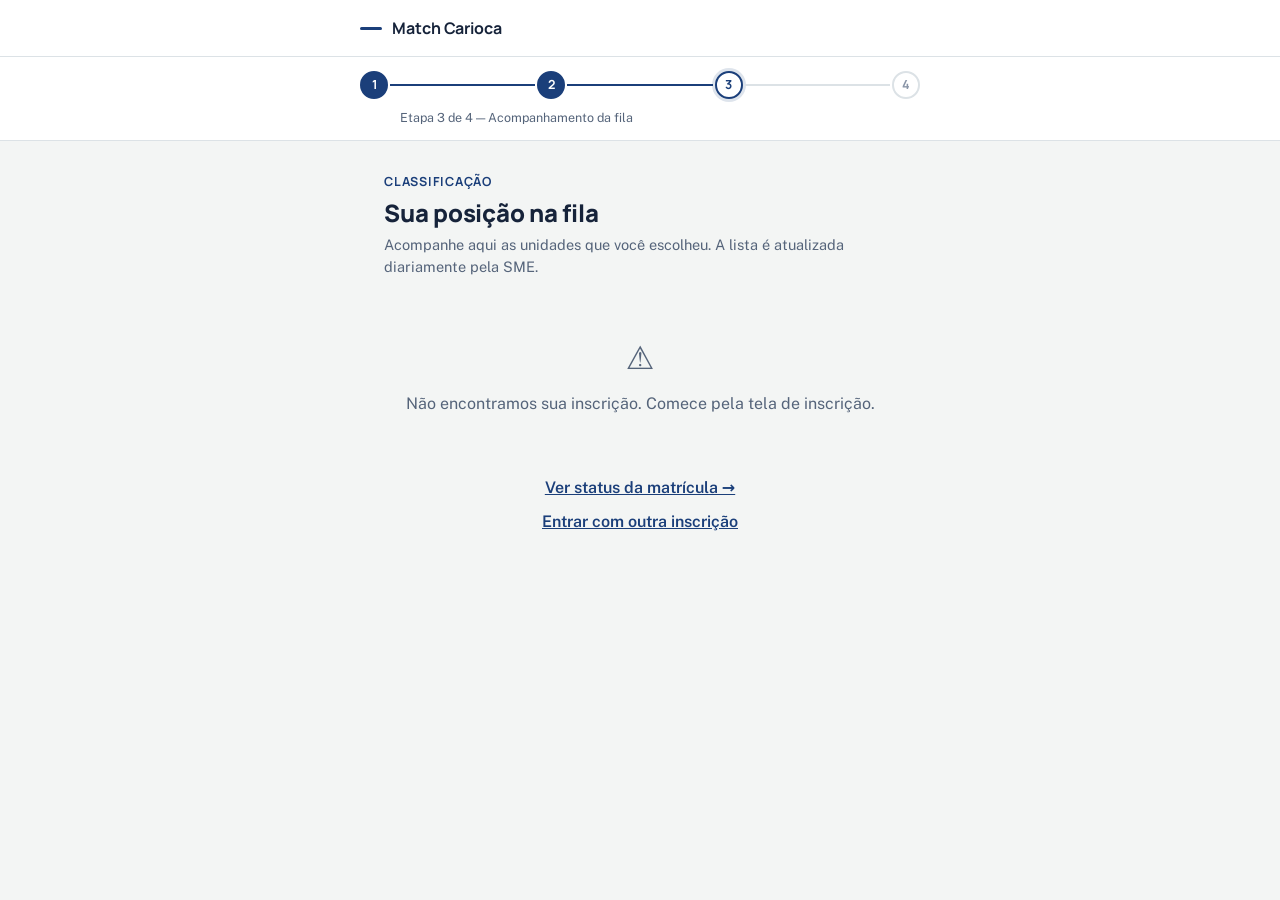
==== commit 34f25d3b: "Merge remote-tracking branch 'origin/main'" ====
--- a/frontend/classificacao.html
+++ b/frontend/classificacao.html
@@ -3,7 +3,7 @@
 <head>
 <meta charset="UTF-8">
 <meta name="viewport" content="width=device-width, initial-scale=1, viewport-fit=cover">
-<title>Minha posição na fila — Creche RJ</title>
+<title>Minha posição na fila — Match Carioca</title>
 <link rel="preconnect" href="https://fonts.googleapis.com">
 <link rel="preconnect" href="https://fonts.gstatic.com" crossorigin>
 <link href="https://fonts.googleapis.com/css2?family=Manrope:wght@600;700;800&family=Public+Sans:wght@400;500;600&display=swap" rel="stylesheet">
@@ -12,7 +12,7 @@
 <body>
 
 <header class="app-header">
-  <div class="brand"><span class="mark" aria-hidden="true"></span> Inscrição Creche</div>
+  <div class="brand"><span class="mark" aria-hidden="true"></span> Match Carioca</div>
 </header>
 
 <div class="stepper-bar">
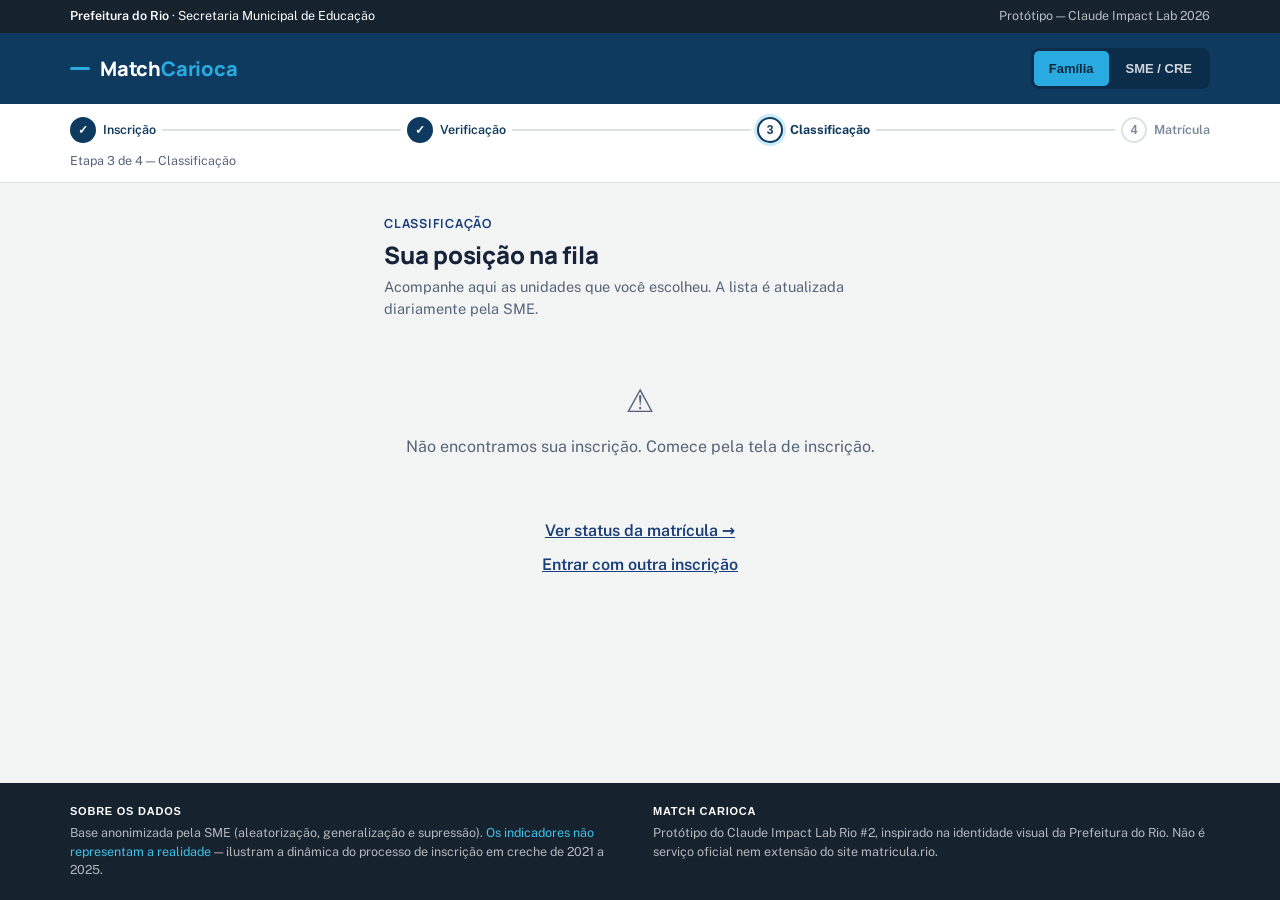
==== commit 0a975a72: "front: consolida as 7 telas num site unico (index + casca compartilhada) Antes eram 7 paginas soltas" ====
--- a/frontend/classificacao.html
+++ b/frontend/classificacao.html
@@ -9,7 +9,7 @@
 <link href="https://fonts.googleapis.com/css2?family=Manrope:wght@600;700;800&family=Public+Sans:wght@400;500;600&display=swap" rel="stylesheet">
 <link rel="stylesheet" href="styles.css">
 </head>
-<body>
+<body data-shell-perfil="familia" data-shell-etapa="3">
 
 <header class="app-header">
   <div class="brand"><span class="mark" aria-hidden="true"></span> Match Carioca</div>
@@ -46,5 +46,6 @@
 <script src="api.js"></script>
 <script src="app.js"></script>
 <script>App.initClassificacao();</script>
+<script src="shell.js"></script>
 </body>
 </html>
--- a/frontend/styles.css
+++ b/frontend/styles.css
@@ -538,3 +538,88 @@
   position: absolute; width: 1px; height: 1px; padding: 0; margin: -1px;
   overflow: hidden; clip: rect(0,0,0,0); white-space: nowrap; border: 0;
 }
+
+/* ============================================================
+   Casca compartilhada (shell.js) — cabeçalho, trilha de etapas
+   e rodapé idênticos nas 7 telas. Paleta matricula.rio.
+   ============================================================ */
+
+:root {
+  --sh-topo: #16222e;
+  --sh-navy: #0f3a5f;
+  --sh-ciano: #29abe2;
+  --sh-borda: #dce2e6;
+}
+
+.shell-interno { max-width: 1180px; margin: 0 auto; padding: 0 20px; width: 100%; }
+
+.shell-topo { background: var(--sh-topo); color: #fff; font-size: 12.5px; }
+.shell-topo .shell-interno {
+  display: flex; justify-content: space-between; gap: 14px;
+  padding: 7px 20px; flex-wrap: wrap;
+}
+.shell-topo b { font-weight: 600; }
+.shell-topo-sel { color: rgba(255, 255, 255, 0.7); }
+
+.shell-cabecalho { background: var(--sh-navy); }
+.shell-cabecalho .shell-interno {
+  display: flex; align-items: center; justify-content: space-between;
+  gap: 18px; padding: 15px 20px; flex-wrap: wrap;
+}
+.shell-marca {
+  display: flex; align-items: center; gap: 10px;
+  font-family: "Poppins", var(--font-display, sans-serif);
+  font-weight: 800; font-size: 20px; letter-spacing: -0.01em; text-decoration: none;
+}
+.shell-traco { width: 20px; height: 3px; border-radius: 2px; background: var(--sh-ciano); flex: none; }
+.shell-match { color: #fff; }
+.shell-carioca { color: var(--sh-ciano); }
+
+.shell-perfis { display: flex; gap: 2px; background: rgba(0,0,0,0.22); padding: 3px; border-radius: 8px; }
+.shell-perfis a {
+  font-family: "Poppins", sans-serif; font-weight: 600; font-size: 13px;
+  color: rgba(255,255,255,0.8); text-decoration: none; padding: 8px 15px; border-radius: 5px;
+}
+.shell-perfis a:hover { background: rgba(255,255,255,0.1); color: #fff; }
+.shell-perfis a[aria-current="page"] { background: var(--sh-ciano); color: #06283d; font-weight: 700; }
+
+/* trilha de etapas */
+.shell-trilha { background: #fff; border-bottom: 1px solid var(--sh-borda); padding: 13px 0 11px; }
+.shell-passos { display: flex; align-items: center; list-style: none; margin: 0; padding: 0; }
+.shell-liga { flex: 1; height: 2px; background: var(--sh-borda); margin: 0 6px; min-width: 10px; }
+.shell-passo { flex: none; }
+.shell-passo a, .shell-passo > span {
+  display: flex; align-items: center; gap: 7px; text-decoration: none; color: #78889a;
+}
+.shell-passo a:hover .shell-rotulo { color: var(--sh-navy); text-decoration: underline; }
+.shell-bola {
+  width: 26px; height: 26px; border-radius: 50%; flex: none;
+  display: flex; align-items: center; justify-content: center;
+  font-family: "Poppins", sans-serif; font-weight: 700; font-size: 12px;
+  border: 2px solid var(--sh-borda); background: #fff; color: #78889a;
+}
+.shell-rotulo { font-size: 12.5px; font-weight: 600; }
+.shell-passo.feito .shell-bola { background: var(--sh-navy); border-color: var(--sh-navy); color: #fff; }
+.shell-passo.feito .shell-rotulo, .shell-passo.feito a { color: var(--sh-navy); }
+.shell-passo.atual .shell-bola {
+  border-color: var(--sh-navy); color: var(--sh-navy);
+  box-shadow: 0 0 0 3px rgba(41,171,226,0.25);
+}
+.shell-passo.atual .shell-rotulo { color: var(--sh-navy); font-weight: 700; }
+.shell-etapa-texto { font-size: 12.5px; color: #55647a; margin-top: 9px; }
+@media (max-width: 620px) { .shell-rotulo { display: none; } }
+
+/* rodapé */
+.shell-rodape { background: var(--sh-topo); color: rgba(255,255,255,0.68); font-size: 12.5px; margin-top: auto; }
+.shell-rodape-grade { display: flex; gap: 26px; flex-wrap: wrap; padding: 20px; }
+.shell-rodape-grade > div { flex: 1; min-width: 250px; }
+.shell-rodape b {
+  color: #fff; font-weight: 600; display: block; margin-bottom: 4px;
+  font-family: "Poppins", sans-serif; font-size: 11px;
+  text-transform: uppercase; letter-spacing: 0.07em;
+}
+.shell-destaque { color: #3fc1e9; }
+
+/* o body das telas de fluxo precisa empurrar o rodapé pro fim */
+body { display: flex; flex-direction: column; min-height: 100dvh; }
+body > main, body > .container { flex: 1; }
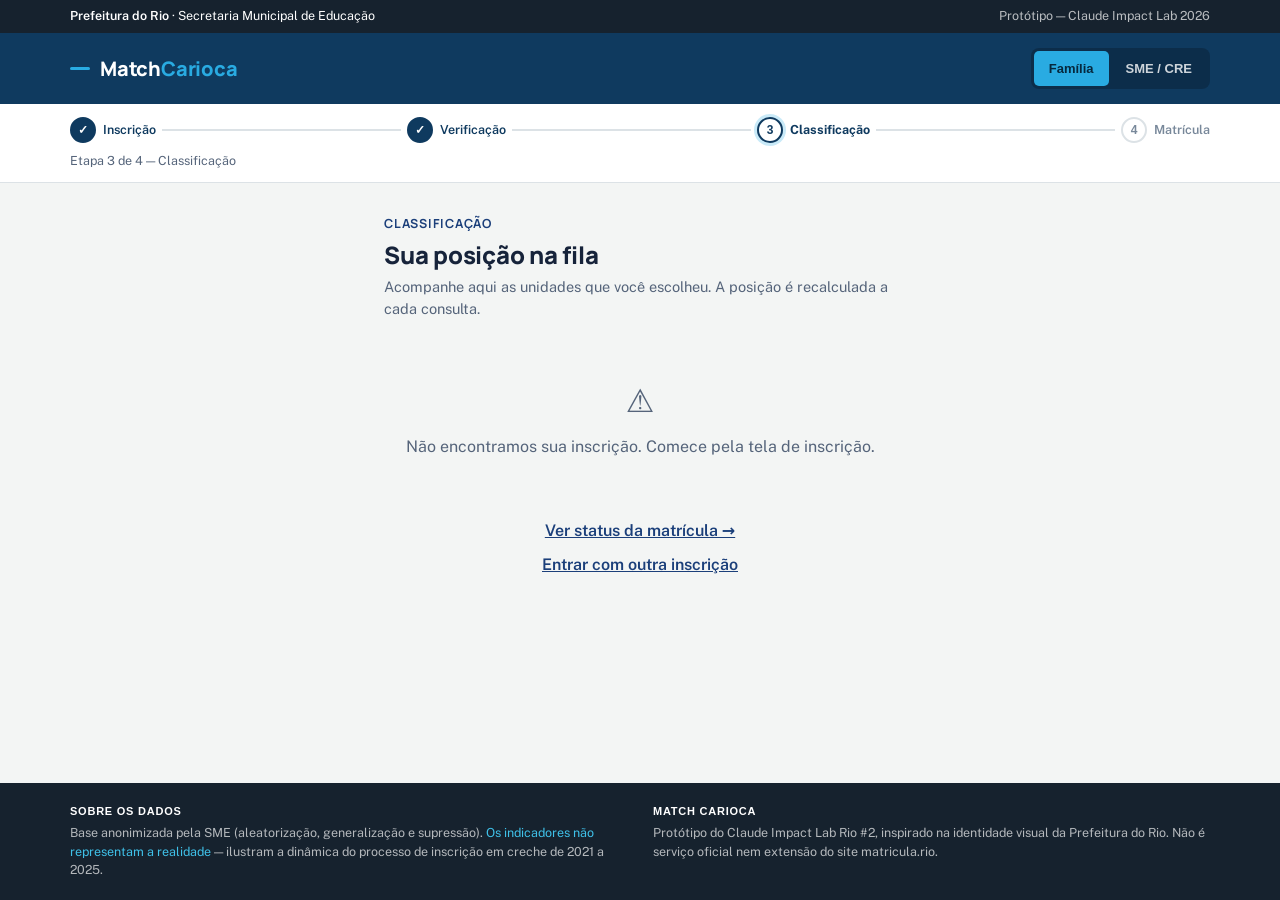
==== commit a423a0ef: "docs+front: revisao de texto, roadmap declarado e numeros do motor novo Revisao de texto (nenhuma te" ====
--- a/frontend/classificacao.html
+++ b/frontend/classificacao.html
@@ -31,7 +31,7 @@
 <main class="container">
   <p class="eyebrow">Classificação</p>
   <h1 class="page-title">Sua posição na fila</h1>
-  <p class="page-lede">Acompanhe aqui as unidades que você escolheu. A lista é atualizada diariamente pela SME.</p>
+  <p class="page-lede">Acompanhe aqui as unidades que você escolheu. A posição é recalculada a cada consulta.</p>
 
   <div id="conteudo-classificacao"></div>
 
